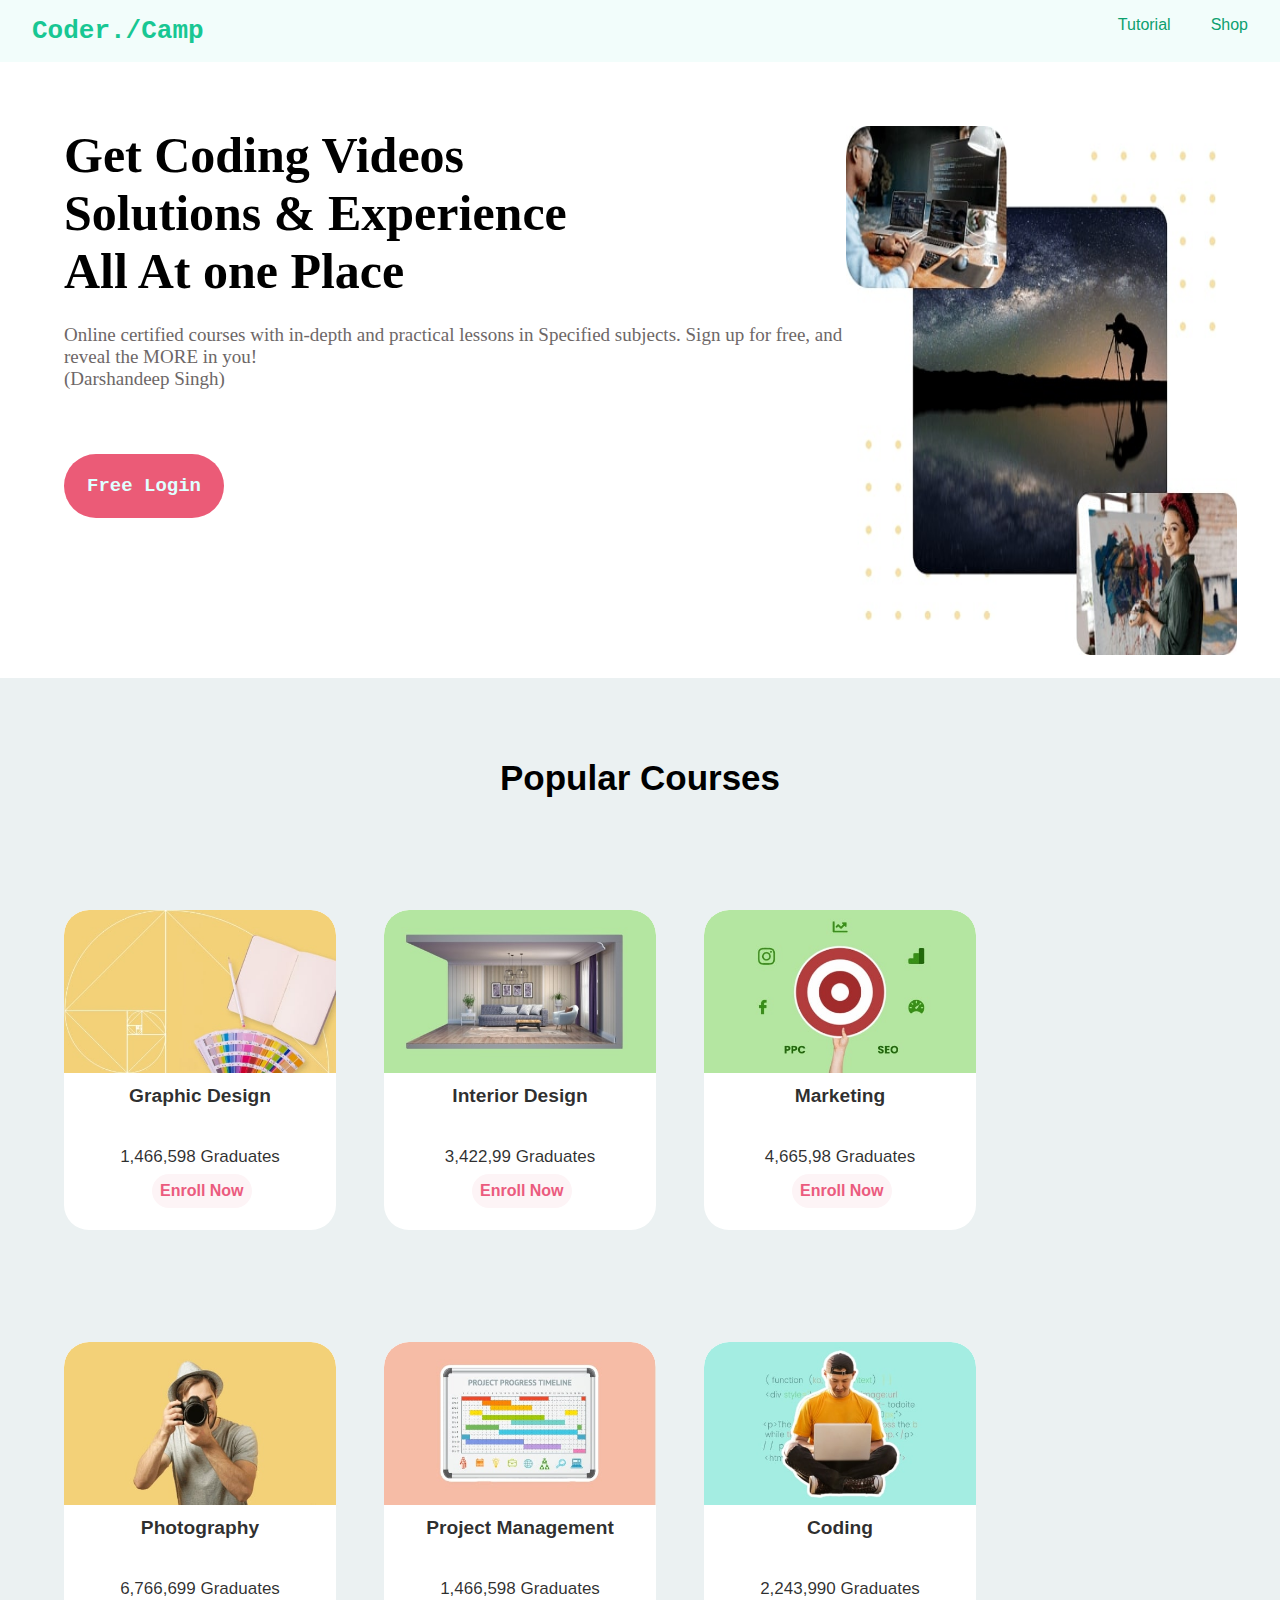
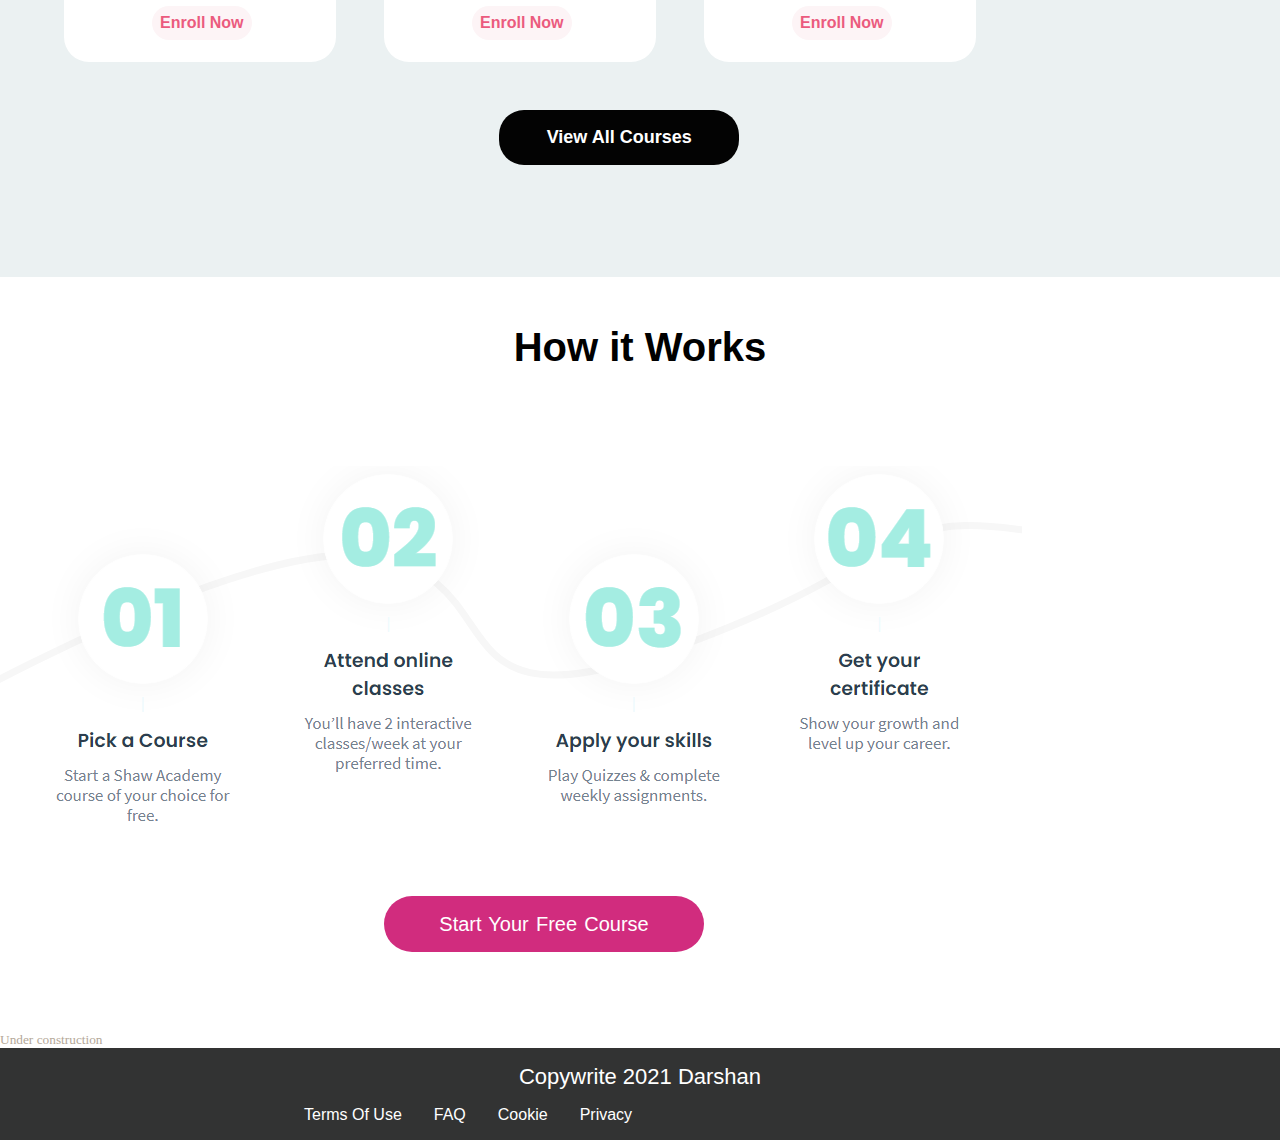
==== index.html @ 34e98196 "Add files via upload" ====
<!DOCTYPE html>
<html lang="en">

<head>
    
    <meta charset="UTF-8">
    <meta name="description" content="Find the best coding videos and courses Here. High Quality videos lectures are provided. This Website is created by Darshandeep Singh">
    <meta name="keyword" content="Graphics,web,Audio,Videos,vfx,management,online coding courses for kids, learn coding online free, learn programming online free, computer courses for kids, computer coding courses">
    <meta name="author" content="Darshandeep Singh">
    <meta name="viewport" content="width=device-width, initial-scale=1.0">
    <meta http-equiv="refresh" content"">


    <title>Darshandeep Singh</title>

    <link rel="stylesheet" href="index-css.css">
    <link rel="icon" type="image/png" href="favicon.jpg">
    <navbar class="header">

        <div class="left-text-header">
            Coder./Camp
        </div>
        <div class="blank"></div>

        <div class="right-txt">
            <ul class="right-text1-header">
                Tutorial
            </ul>

            <ul class="right-text2-header">
                Shop</ul>
        </div>
        <div class="blank3"></div>
    </navbar>





</head>


<body>
    <div class="container-index">
        <p class="img-index">
            <img src="home-banner-V4.jpg" height="135%" width="90%" alt="404">
        </p>
        <div class="para1">
            <div class="p1">
                <h1>Get Coding Videos<br> Solutions & Experience <br>All At one Place</h1>
            </div>

            <div class="p2">
                <p>Online certified courses with in-depth and practical lessons in Specified subjects. Sign up for free,
                    and reveal the MORE in you! <br>(Darshandeep Singh)</p>
            </div>
           <a href="login.html"> <button class="signup">Free Login</button></a>
        </div>
    </div>
    <div class="popular-courses">Popular Courses</div>




    <div class="greycolor-bg">



        <div class="box-card">

            <!--card-course-Box 1 Start-->

            <div class="box1">

                <div class="card1">
                    <div class="img-card1">
                        <p class="imgt"><img src="graphic-design.jpg"width=" 100%" height="100%"  alt="404"></p>
                    </div>
                    <p class="txt-card1">Graphic Design</p>
                    <p class="number-card1">1,466,598 Graduates</p>
                    <button class="enrollnow">Enroll Now</button>

                </div>
            </div>
            <!--card-course-Box 1 ends-->


            <!--card-course-Box 2 Start-->
            <div class="box1">

                <div class="card1">
                    <div class="img-card1">
                        <p class="imgt"><img src="interior-design-20.jpg" width=" 100%" height="100%"   alt="404">
                        </p>
                    </div>
                    <p class="txt-card1">Interior Design</p>
                    <p class="number-card1">3,422,99 Graduates</p>
                    <button class="enrollnow">Enroll Now</button>

                </div>
            </div>
            <!--card-course-Box 2 Ends-->


            <!--card-course-Box 3 Start-->
            <div class="box1">

                <div class="card1">
                    <div class="img-card1">
                        <p class="imgt"><img src="marketing.jpg"width=" 100%" height="100%"   alt="404"></p>
                    </div>
                    <p class="txt-card1">Marketing</p>
                    <p class="number-card1">4,665,98 Graduates</p>
                    <button class="enrollnow">Enroll Now</button>

                </div>
            </div>
            <!--card-course-Box 3 ends-->


        </div>
        <!--card-course-Box 3 ends-->




        <!--card-Second-Row-Start-->



        <div class="greycolor-bg-row2">


            <div class="box-card">

                <!--card-course-Box 1 Start-->

                <div class="box1">

                    <div class="card1">
                        <div class="img-card1">
                            <p class="imgt"><img src="photography-1.jpg" width=" 100%" height="100%"  alt="404"></p>
                        </div>
                        <p class="txt-card1">Photography</p>
                        <p class="number-card1">6,766,699 Graduates</p>
                        <button class="enrollnow">Enroll Now</button>

                    </div>
                </div>
                <!--card-course-Box 1 ends-->


                <!--card-course-Box 2 Start-->
                <div class="box1">

                    <div class="card1">
                        <div class="img-card1">
                            <p class="imgt"><img src="project-management.jpg"width=" 100%" height="100%"  
                                    alt="404"></p>
                        </div>
                        <p class="txt-card1">Project Management</p>
                        <p class="number-card1">1,466,598 Graduates</p>
                        <button class="enrollnow">Enroll Now</button>

                    </div>
                </div>
                <!--card-course-Box 2 Ends-->


                <!--card-course-Box 3 Start-->
                <div class="box1">

                    <div class="card1">
                        <div class="img-card1">
                            <p class="imgt"><img src="tech-coding-20.jpg" width=" 100%" height="100%"   alt="404">
                            </p>
                        </div>
                        <p class="txt-card1">Coding</p>
                        <p class="number-card1">2,243,990 Graduates</p>
                        <button class="enrollnow">Enroll Now</button>

                    </div>
                </div>
                <!--card-course-Box 3 ends-->


            </div>
            <!--card-course-Box 3 ends-->



        </div>
        <div class="bg-button-allcourse">
            <button class="Allcourse">View All Courses</button>
        </div>

        <!--Third part of Website Starts-->


<div class="whitebg-3">
<div class="how-work-txt">How it Works</div>
<div class="inner-how-img-txt-flex">
    <div class="img-inner-how"> <img src="how-img.png" alt="image of steps to get certified"> </div><div class="mob-img-how"><img src="Free Online Cour (1).png" alt=""></div>
    <div class="inner-how-btn"><button class="how-btn">Start Your Free Course</button></div>

<div style="font-size: smaller; color: rgb(180, 168, 152);" class="construction">Under construction</div>

</div>
</div>






















<div class="footer">
        <div class="cc">Copywrite 2021 Darshan </div>


            <div class="clickFooter">

                <div class="tou">Terms Of Use</div>
                <div class="faq">FAQ</div>
                <div class="ck">Cookie</div>
                <div class="Privacy">Privacy</div>

            </div>
</div>
       



   




</body>

</html>
---- index-css.css ----
*{margin: 0px;
  padding: 0px;
}

.header{
    background-color: rgba(215, 250, 241, 0.315);
    background-blend-mode: lighten;
    margin: 0 ; padding-top: 1rem;
    padding-bottom: 1rem;  display: flex;
    min-width: fit-content;
    max-width: 100%;
    
}


.right-txt{
text-align: right;
display: flex;
flex-direction: row;



}
.left-text-header{
    
    margin-left: 2rem;
    color: rgb(24, 199, 147);
    font-size: 26px; font-family: 'Lucida Sans', 'Lucida Sans Regular', 'Lucida Grande', 'Lucida Sans Unicode', Geneva, Verdana, sans-serif;
    font-weight: bolder;
font-family: monospace; cursor: pointer; 
}
.left-text-header:hover{color: rgb(77, 141, 77); font-size:26px;}

.blank{
    margin-right:auto;
    min-width: fit-content;
}
.right-text1-header{
   
    
    
    color: rgb(12, 160, 110);
    font-size: medium; font-family: 'Segoe UI', Tahoma, Geneva, Verdana, sans-serif;
    font-weight: lighter; 
    cursor: pointer;
} 
.right-text1-header:hover{color: rgb(245, 4, 125); font-size: 17px;}

.right-text2-header{
    
   margin-left:2.5rem ;
    color: rgb(13, 160, 111);
    font-size: medium; font-family: 'Segoe UI', Tahoma, Geneva, Verdana, sans-serif;
    font-weight:lighter;
    cursor: pointer; margin-right: 2rem;
}
.right-text2-header:hover{color: rgb(245, 4, 125);font-size: 18px;}
.para1 {
color: rgb(0, 0, 0);
background-color: rgba(255, 255, 255, 0);
text-align: center;
display: flex;
flex-direction: column;
margin-top: 0rem;
flex-wrap: wrap;
text-align: left;
margin-left: 4rem;cursor:default;
}

.p1{
    margin-top: 0rem;
    font-size: 25px;
    font-weight: bolder;
    font-family:cursive;
    
}
.p2{
margin-top: 1.5rem;
margin-bottom: 1.5rem;
font-size: 19px;
color: rgb(109, 103, 103);
font-family:cursive;
}


.container-index{

    display: flex;
    flex-direction: row-reverse;
    margin-top: 4rem;
    margin-bottom: 1rem;
}

.signup{
    text-align: center;
    background-color: #eb5b77;
    width: 10rem;
    overflow: hidden;
    height: 4rem;
    border-radius: 8rem;
    border-color: rgba(204, 243, 255, 0);
    color: lightcyan;
    text-overflow: hidden;
    font-weight: bolder;
    font-size: 19px;
    font-family:monospace;
    cursor: pointer;
    margin-top: 2.5rem;

}
.signup:hover{font-size: 19.5px; }

/* Popular courser Website Part 2/**/


.greycolor-bg{
     background-color: rgba(176, 197, 201, 0.247);
margin-bottom: 0rem;margin-top: 0rem;
}

.popular-courses{
    background-color: rgba(176, 197, 201, 0.247);
margin-bottom: 0rem;margin-top: 10rem; 

    
    text-align: center;
    justify-content: center;
    color: black;
    font-size: 2.1875rem;
    font-weight: bolder;
    font-family: sans-serif;
    padding-top: 5rem;cursor:default;
    
   
}

.box1{
    
    margin-top: 7rem;
    cursor:default;
    overflow: hidden;
}

.card1{
    background-color: white;
    border-radius: 1.5625rem;
    width: 17rem;
    height: 20rem;
    margin-left: 3rem; overflow: hidden;
}

.imgt{
   
    overflow: hidden;
    border-top-right-radius:1.5625rem;
    border-top-left-radius: 1.5625rem;cursor:default;
}
.txt-card1{
    text-align: center;
    margin-top: 0.5rem;
    font-size: 1.2rem;
    font-weight: 700;
    font-family:'Gill Sans', 'Gill Sans MT', Calibri, 'Trebuchet MS', sans-serif;
    color: rgba(0, 0, 0, 0.815);
    cursor:default;
}
.number-card1{
    text-align: center;
    margin-top: 2.5rem;
    font-size: 17px;
    font-weight: 400;
    font-family:'Gill Sans', 'Gill Sans MT', Calibri, 'Trebuchet MS', sans-serif;
    color: rgba(0, 0, 0, 0.815); cursor:default;
    
}

.enrollnow{

    color: #eb5b7e;
    background-color: #fdf4f6;
    text-align: center; font-size: 16px;
    border-radius: 19px;
    align-content: center;
    margin-left: 5.5rem;
    margin-top: 0.4rem;
    border-color: white;
    padding: 0.5rem;
    border-width: 0px;
    font-weight: bold;
    cursor: pointer;}
    
.enrollnow:hover{

    background-color: #eb5b7e; color: #fdf4f6;

}
.box-card{
    display: flex;
flex-direction: row;
margin-left: 1rem;

}
.row2{
    display: flex;
    flex-direction: row;
}

.greycolor-bg-row2{
    background-color: rgba(181, 207, 212, 0);
    margin-bottom: 0rem;margin-top: 0rem;
  
}


.Allcourse{
    text-align: center;
    align-content: center;
    background-color: rgb(3, 3, 3);
    color: white;
    font-size: 18px;
    font-weight: bolder;
    font-family: -apple-system, BlinkMacSystemFont, 'Segoe UI', Roboto, Oxygen, Ubuntu, Cantarell, 'Open Sans', 'Helvetica Neue', sans-serif;
    border-radius: 25px;
    border-color: rgb(255, 255, 255);
    border-width: 0;
    margin-top: 3rem;
    margin-bottom: 3rem;
    margin-left: 39%;
    padding: 17px;
    cursor: pointer;
    margin-bottom: 7rem;
    width: 15rem;
}
.bg-button-allcourse{
    background-color: rgba(176, 197, 201, 0);
    margin-bottom: 0rem;margin-top: 0rem;
}
.Allcourse:hover{
    color: rgb(0, 0, 0); background-color:rgb(226, 213, 213); 
}

/*Third part of Website Starts*/


.whitebg-3{
    padding: 0rem; margin: 0;
    background-color: white;
    overflow: hidden;

}
.how-work-txt{
    align-content: center;
    text-align: center;

    font-weight: bolder;
    font-size: 40px;
    font-family:-apple-system, BlinkMacSystemFont, 'Segoe UI', Roboto, Oxygen, Ubuntu, Cantarell, 'Open Sans', 'Helvetica Neue', sans-serif;

    padding-top: 3rem;

}

.inner-how-img-txt-flex{
    display: flex;
    flex-direction: column;
    display: inline;
}


.img-inner-how{
    padding-top: 6rem;
    padding-bottom: 4rem;
    width: auto;
    
}

.inner-how-btn{
  margin-left: 24rem;
  margin-right: 18rem;

}

.how-btn{
    justify-content: center;
    align-content: center;
    
    margin-bottom: 5rem;


    border: none;
    background-color: rgb(209, 44, 126);
    color: white;
    font-size: 20px;
    font-family:Impact, Haettenschweiler, 'Arial Narrow Bold', sans-serif;
    word-spacing: .1rem;
    border-radius: 2.5rem;
    width: 20rem;
    height: 3.5rem;
}

.mob-img-how{
    visibility: hidden;
    margin: 0;
    padding: 0;
    width: 0;
    height: 0;
}







.footer{
    background-color: rgba(0, 0, 0, 0.788); color: white; font-family: 'Franklin Gothic Medium', 'Arial Narrow', Arial, sans-serif;
overflow: hidden;

}

.clickFooter{
    display: flex;
    flex-direction: row-;
    margin-bottom: 1rem;
    margin-left: -3rem;
  
    }
.cc{
    align-content: center;
    text-align: center;
    margin-top: 0.5rem;
    padding-top:0.5rem;
    padding-bottom: 1rem;
    font-size: 22px;
    font-weight: lighter;
}

.tou{
   margin-left: 22rem;margin-right: 2rem;
cursor: pointer;}
.ck{ margin-right: 2rem;
    cursor: pointer;
}
.faq{ margin-right: 2rem; cursor: pointer;}

.Privacy{
    margin-left: 0rem;
    cursor: pointer;
}


.tou:hover{
    color: hotpink;
}
.ck:hover{
    color:hotpink
}
.faq:hover{
    color: hotpink;
}
.Privacy:hover{
    color: hotpink;
}

















@media only screen and (max-width: 887px) {
  
  
  .popular-courses{
      align-content: left;
      text-align: left;
      margin-top: 3rem;
      padding-bottom: 2.5rem;
     padding-left: 2rem;
      
      
      
  }
  
    .blank{
        margin-right:auto;
    }
   
   
    .container-index{
        flex-direction: column;max-width: fit-content; overflow: hidden;
    }
    .img-index{
        max-width: fit-content;
        max-height: fit-content;
        align-content: center;
        text-align: center
    }
.right-text2-header{
    margin-right: 1.24rem;
}
.left-text-header{
    margin-right: 1rem;
}
 
    .right-txt{
        text-align: center;
        justify-content: center;
        display: flex;
        flex-direction: row;
        max-width: fit-content;
    }

    .para1{
        margin-right: 1.5rem;
        
    }
    .p1{
        font-size: 23px; font-family: 'Franklin Gothic Medium', 'Arial Narrow', Arial, sans-serif;
    }
    .p2{font-size: 17px; font-family: 'Trebuchet MS', 'Lucida Sans Unicode', 'Lucida Grande', 'Lucida Sans', Arial, sans-serif;}

    
  
.box-card{
    display: flex;
    flex-direction: column;
    margin-left: -2.5rem;
    padding-left: 1.5rem;

} 

.bg-button-allcourse{

margin: 0;
padding: 0;

}
.Allcourse{
    margin-left:13% ;
    margin-right: 0rem;

    
}






.enrollnow{
    visibility: hidden;
}
.card1{
    width: 20rem;
    height:5rem;
    border-radius: 0.5rem;
    margin-top: 0rem;
    margin-bottom:0rem;
   

}
.box1{
margin-top: 1.5rem;

}
.imgt{
   
    width: 4rem;
    height: 4rem;
    border-radius: 0.5rem;
    margin-left: 0.7rem;
    margin-right: 1rem;
    margin-top: 0.6rem;
    padding-top: 0rem;
    align-content: bottom;
    text-align: bottom;
    object-fit:scale-down;
    
}

.txt-card1{
    margin-top: -3.5rem;
    font-size: 17px;
    margin-left: 6.3rem;
    
    
    margin-bottom: 0;
   align-content: left;
   text-align: left;
}
.number-card1{
    margin-top: 3%;
    font-size: 13px;
    margin-left: -0.5rem;
   
}



.inner-how-img-txt-flex{
margin-bottom: 0;
padding: 0;
}

.img-inner-how{
   visibility: hidden;
   width: 0;
   height: 0;
}

.mob-img-how{
    visibility: visible;
    width: 100%;
    height: 10%;
    
    margin-top:-5rem;
}

.how-btn{
 
    
    margin-left: -18rem;
    margin-bottom: 4rem;
   margin-top: 2rem;
    width: 20rem;
    height: 3.5rem;
}


.footer{
    background-color: rgba(0, 0, 0, 0.788); color: white; font-family: 'Franklin Gothic Medium', 'Arial Narrow', Arial, sans-serif;

}

.clickFooter{
    display: flex;
    flex-direction: row;
    margin-bottom: 1.3rem;
    
    margin-left:3.2rem

    }
.cc{
    align-content: center;
    text-align: center;
    margin-top: 0.5rem;
    padding-top:0.5rem;
    padding-bottom: 1rem;
    font-size: 22px;
    font-weight: lighter;
}

.tou{
   margin-left: 1.4rem;margin-right: 1rem;
}
.ck{ margin-right: 2rem;
   
}
.faq{ margin-right: 2rem; }
   
.Privacy{
    margin-right: 1rem;

}

@media only screen and (max-width: 352px) {
    


}


}
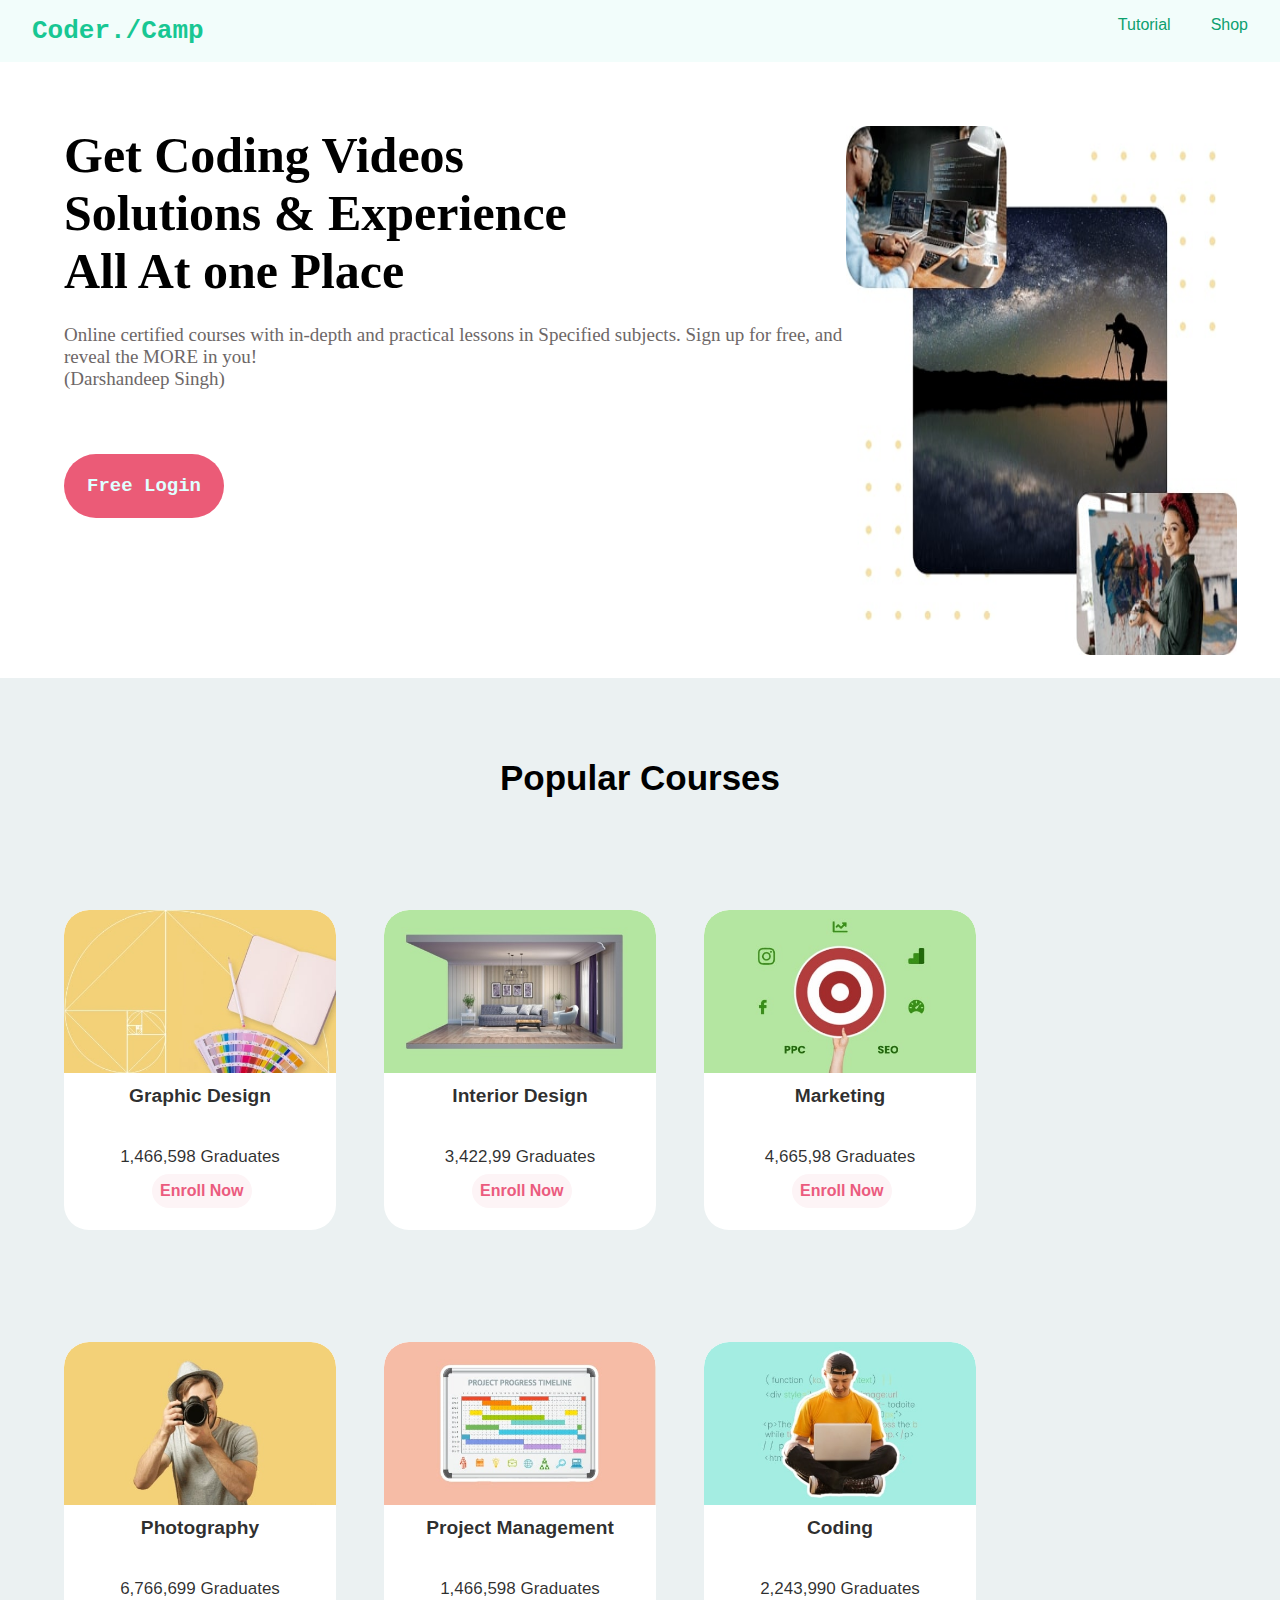
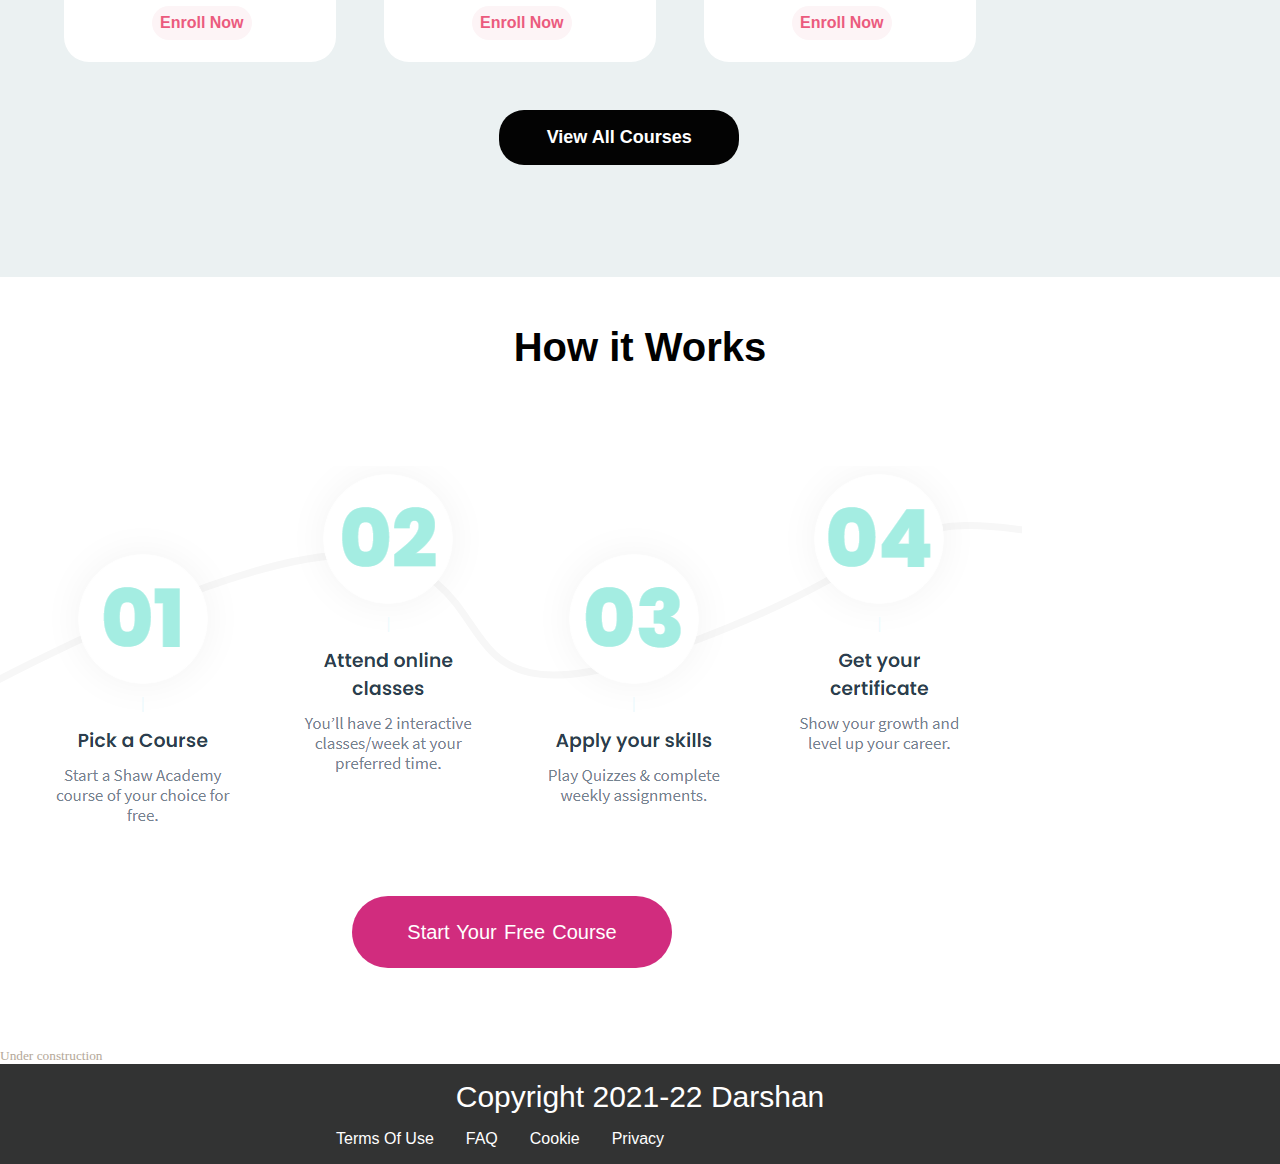
==== commit 9aef153e: "bug fixes 14jun2021" ====
--- a/index.html
+++ b/index.html
@@ -2,13 +2,15 @@
 <html lang="en">
 
 <head>
-    
+
     <meta charset="UTF-8">
-    <meta name="description" content="Find the best coding videos and courses Here. High Quality videos lectures are provided. This Website is created by Darshandeep Singh">
-    <meta name="keyword" content="Graphics,web,Audio,Videos,vfx,management,online coding courses for kids, learn coding online free, learn programming online free, computer courses for kids, computer coding courses">
+    <meta name="description"
+        content="Find the best coding videos and courses Here. High Quality videos lectures are provided. This Website is created by Darshandeep Singh">
+    <meta name="keyword"
+        content="Graphics,web,Audio,Videos,vfx,management,online coding courses for kids, learn coding online free, learn programming online free, computer courses for kids, computer coding courses">
     <meta name="author" content="Darshandeep Singh">
     <meta name="viewport" content="width=device-width, initial-scale=1.0">
-    <meta http-equiv="refresh" content"">
+
 
 
     <title>Darshandeep Singh</title>
@@ -54,7 +56,7 @@
                 <p>Online certified courses with in-depth and practical lessons in Specified subjects. Sign up for free,
                     and reveal the MORE in you! <br>(Darshandeep Singh)</p>
             </div>
-           <a href="login.html"> <button class="signup">Free Login</button></a>
+            <a href="login.html"> <button class="signup">Free Login</button></a>
         </div>
     </div>
     <div class="popular-courses">Popular Courses</div>
@@ -74,7 +76,7 @@
 
                 <div class="card1">
                     <div class="img-card1">
-                        <p class="imgt"><img src="graphic-design.jpg"width=" 100%" height="100%"  alt="404"></p>
+                        <p class="imgt"><img src="graphic-design.jpg" width=" 100%" height="100%" alt="404"></p>
                     </div>
                     <p class="txt-card1">Graphic Design</p>
                     <p class="number-card1">1,466,598 Graduates</p>
@@ -90,7 +92,7 @@
 
                 <div class="card1">
                     <div class="img-card1">
-                        <p class="imgt"><img src="interior-design-20.jpg" width=" 100%" height="100%"   alt="404">
+                        <p class="imgt"><img src="interior-design-20.jpg" width=" 100%" height="100%" alt="404">
                         </p>
                     </div>
                     <p class="txt-card1">Interior Design</p>
@@ -107,7 +109,7 @@
 
                 <div class="card1">
                     <div class="img-card1">
-                        <p class="imgt"><img src="marketing.jpg"width=" 100%" height="100%"   alt="404"></p>
+                        <p class="imgt"><img src="marketing.jpg" width=" 100%" height="100%" alt="404"></p>
                     </div>
                     <p class="txt-card1">Marketing</p>
                     <p class="number-card1">4,665,98 Graduates</p>
@@ -139,7 +141,7 @@
 
                     <div class="card1">
                         <div class="img-card1">
-                            <p class="imgt"><img src="photography-1.jpg" width=" 100%" height="100%"  alt="404"></p>
+                            <p class="imgt"><img src="photography-1.jpg" width=" 100%" height="100%" alt="404"></p>
                         </div>
                         <p class="txt-card1">Photography</p>
                         <p class="number-card1">6,766,699 Graduates</p>
@@ -155,8 +157,7 @@
 
                     <div class="card1">
                         <div class="img-card1">
-                            <p class="imgt"><img src="project-management.jpg"width=" 100%" height="100%"  
-                                    alt="404"></p>
+                            <p class="imgt"><img src="project-management.jpg" width=" 100%" height="100%" alt="404"></p>
                         </div>
                         <p class="txt-card1">Project Management</p>
                         <p class="number-card1">1,466,598 Graduates</p>
@@ -172,7 +173,7 @@
 
                     <div class="card1">
                         <div class="img-card1">
-                            <p class="imgt"><img src="tech-coding-20.jpg" width=" 100%" height="100%"   alt="404">
+                            <p class="imgt"><img src="tech-coding-20.jpg" width=" 100%" height="100%" alt="404">
                             </p>
                         </div>
                         <p class="txt-card1">Coding</p>
@@ -191,46 +192,48 @@
 
         </div>
         <div class="bg-button-allcourse">
-            <button class="Allcourse">View All Courses</button>
+           <a href="allcourse.html"><button class="Allcourse">View All Courses</button></a> 
         </div>
 
         <!--Third part of Website Starts-->
 
 
-<div class="whitebg-3">
-<div class="how-work-txt">How it Works</div>
-<div class="inner-how-img-txt-flex">
-    <div class="img-inner-how"> <img src="how-img.png" alt="image of steps to get certified"> </div><div class="mob-img-how"><img src="Free Online Cour (1).png" alt=""></div>
-    <div class="inner-how-btn"><button class="how-btn">Start Your Free Course</button></div>
-
-<div style="font-size: smaller; color: rgb(180, 168, 152);" class="construction">Under construction</div>
-
-</div>
-</div>
-
-
-
-
-
-
-
-
-
-
-
-
-
-
-
-
-
-
-
-
-
-
-<div class="footer">
-        <div class="cc">Copywrite 2021 Darshan </div>
+        <div class="whitebg-3">
+            <div class="how-work-txt">How it Works</div>
+            <div class="inner-how-img-txt-flex">
+                <div class="img-inner-how"> <img src="how-img.png" alt="image of steps to get certified"> </div>
+                <div class="mob-img-how"><img src="Free Online Cour (1).png" alt=""></div>
+                <div class="inner-how-btn"><button class="how-btn">Start Your Free Course</button></div>
+
+                <div style="font-size: smaller; color: rgb(180, 168, 152);" class="construction">Under construction
+                </div>
+
+            </div>
+        </div>
+
+
+
+
+
+
+
+
+
+
+
+
+
+
+
+
+
+
+
+
+
+
+        <div class="footer">
+            <div class="cc">Copyright 2021-22 Darshan </div>
 
 
             <div class="clickFooter">
@@ -241,12 +244,12 @@
                 <div class="Privacy">Privacy</div>
 
             </div>
-</div>
-       
-
-
-
-   
+        </div>
+
+
+
+
+
 
 
 
--- a/index-css.css
+++ b/index-css.css
@@ -208,6 +208,7 @@
 .greycolor-bg-row2{
     background-color: rgba(181, 207, 212, 0);
     margin-bottom: 0rem;margin-top: 0rem;
+    
   
 }
 
@@ -264,6 +265,7 @@
     display: flex;
     flex-direction: column;
     display: inline;
+    
 }
 
 
@@ -275,8 +277,8 @@
 }
 
 .inner-how-btn{
-  margin-left: 24rem;
-  margin-right: 18rem;
+  margin-left: 22rem;
+  
 
 }
 
@@ -295,15 +297,16 @@
     word-spacing: .1rem;
     border-radius: 2.5rem;
     width: 20rem;
-    height: 3.5rem;
+    height: 4.5rem;
 }
 
 .mob-img-how{
     visibility: hidden;
-    margin: 0;
+margin: 0;
     padding: 0;
     width: 0;
     height: 0;
+   
 }
 
 
@@ -320,9 +323,9 @@
 
 .clickFooter{
     display: flex;
-    flex-direction: row-;
+    flex-direction: row;
     margin-bottom: 1rem;
-    margin-left: -3rem;
+    margin-left: -1rem;
   
     }
 .cc{
@@ -331,7 +334,7 @@
     margin-top: 0.5rem;
     padding-top:0.5rem;
     padding-bottom: 1rem;
-    font-size: 22px;
+    font-size: 30px;
     font-weight: lighter;
 }
 
@@ -380,7 +383,7 @@
 
 @media only screen and (max-width: 887px) {
   
-  
+
   .popular-courses{
       align-content: left;
       text-align: left;
@@ -447,8 +450,9 @@
 
 }
 .Allcourse{
-    margin-left:13% ;
+    margin-left:15% ;
     margin-right: 0rem;
+    margin-bottom: 2rem;
 
     
 }
@@ -460,6 +464,8 @@
 
 .enrollnow{
     visibility: hidden;
+    width: 0;
+    height: 0;
 }
 .card1{
     width: 20rem;
@@ -509,23 +515,31 @@
 
 
 .inner-how-img-txt-flex{
-margin-bottom: 0;
+margin: 0;
 padding: 0;
+visibility: hidden;
+
 }
 
 .img-inner-how{
    visibility: hidden;
    width: 0;
    height: 0;
-}
-
-.mob-img-how{
-    visibility: visible;
-    width: 100%;
-    height: 10%;
-    
-    margin-top:-5rem;
-}
+   
+}
+
+.how-work-txt{
+    visibility: hidden;
+    width: 0;
+    height: 0;
+}
+
+.whitebg-3{
+    visibility: hidden;
+    width: 0;
+    height: 0;
+}
+
 
 .how-btn{
  
@@ -540,15 +554,14 @@
 
 .footer{
     background-color: rgba(0, 0, 0, 0.788); color: white; font-family: 'Franklin Gothic Medium', 'Arial Narrow', Arial, sans-serif;
-
+    
 }
 
 .clickFooter{
     display: flex;
     flex-direction: row;
     margin-bottom: 1.3rem;
-    
-    margin-left:3.2rem
+    margin-left:1rem;
 
     }
 .cc{
@@ -574,11 +587,6 @@
 
 }
 
-@media only screen and (max-width: 352px) {
-    
-
-
-}
-
-
-}
+
+
+}
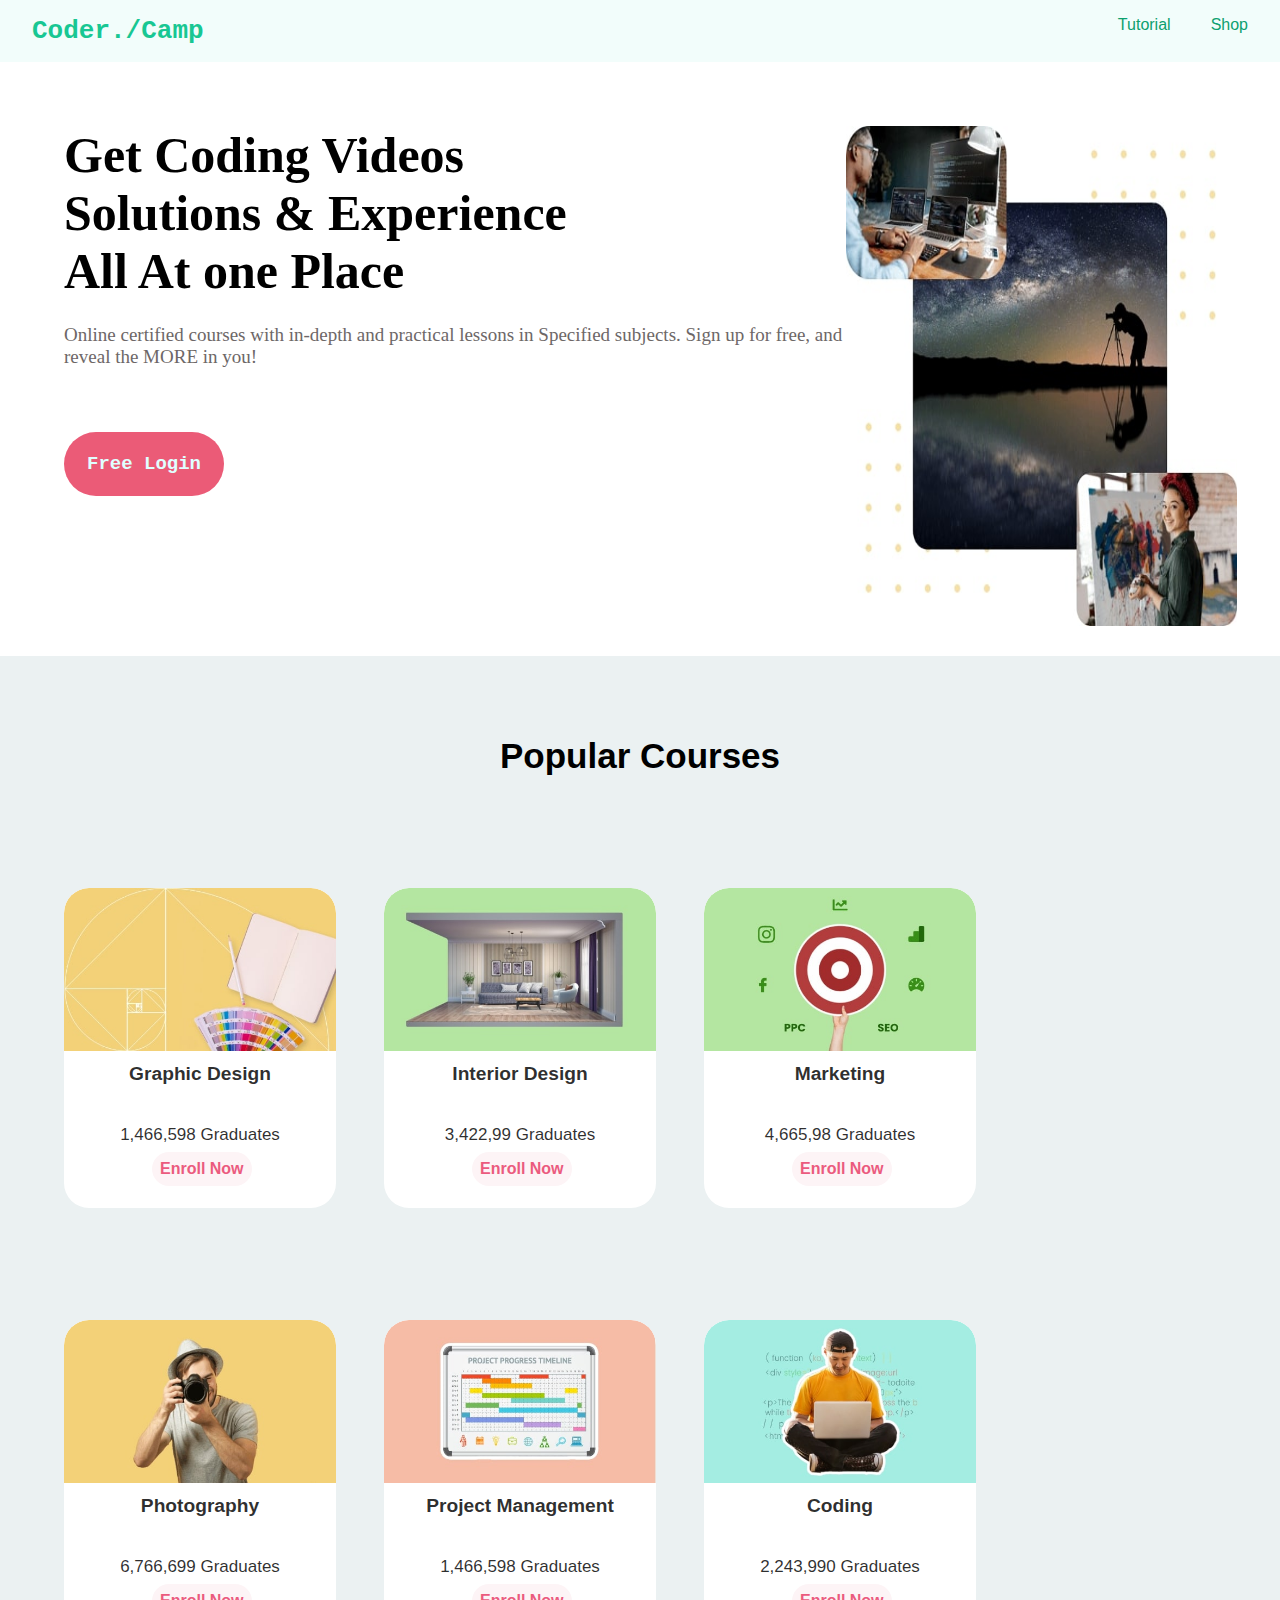
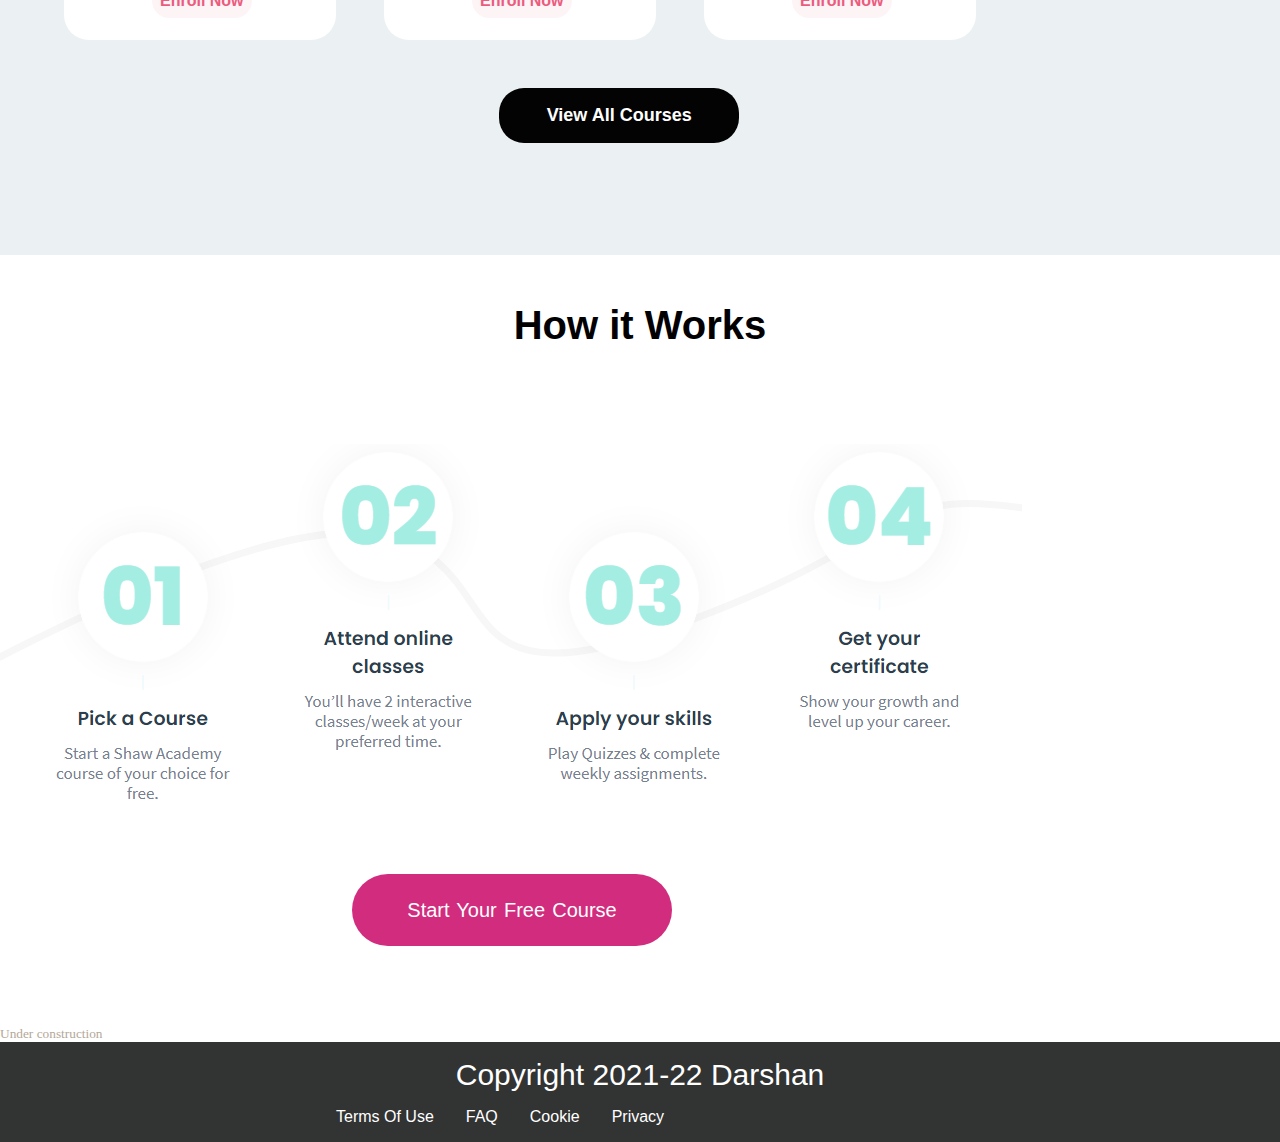
==== commit 33052bb6: "Add files via upload" ====
--- a/index.html
+++ b/index.html
@@ -9,7 +9,7 @@
     <meta name="keyword"
         content="Graphics,web,Audio,Videos,vfx,management,online coding courses for kids, learn coding online free, learn programming online free, computer courses for kids, computer coding courses">
     <meta name="author" content="Darshandeep Singh">
-    <meta name="viewport" content="width=device-width, initial-scale=1.0">
+    <meta name="viewport" content="width=device-width, initial-scale=1.0, maximum-scale=1.0, user-scalable=no" />
 
 
 
@@ -54,7 +54,7 @@
 
             <div class="p2">
                 <p>Online certified courses with in-depth and practical lessons in Specified subjects. Sign up for free,
-                    and reveal the MORE in you! <br>(Darshandeep Singh)</p>
+                    and reveal the MORE in you! <br></p>
             </div>
             <a href="login.html"> <button class="signup">Free Login</button></a>
         </div>
